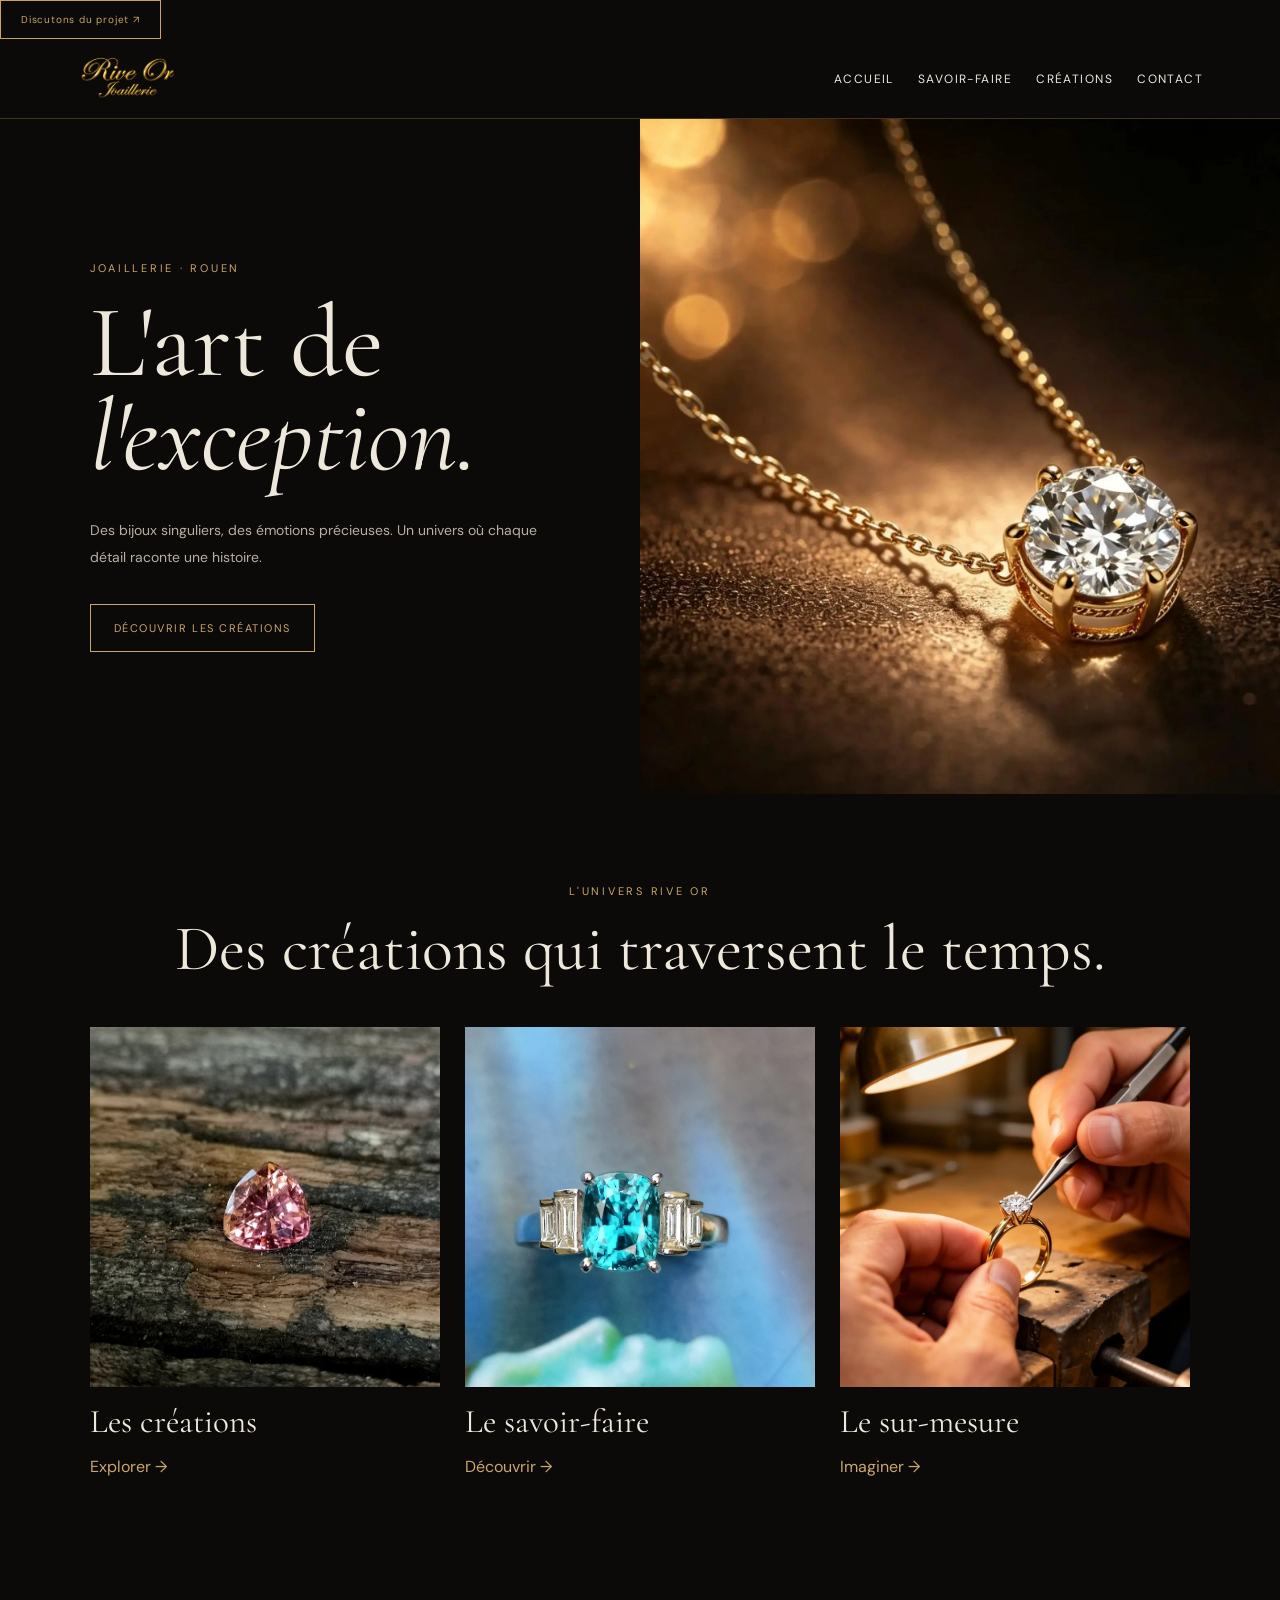
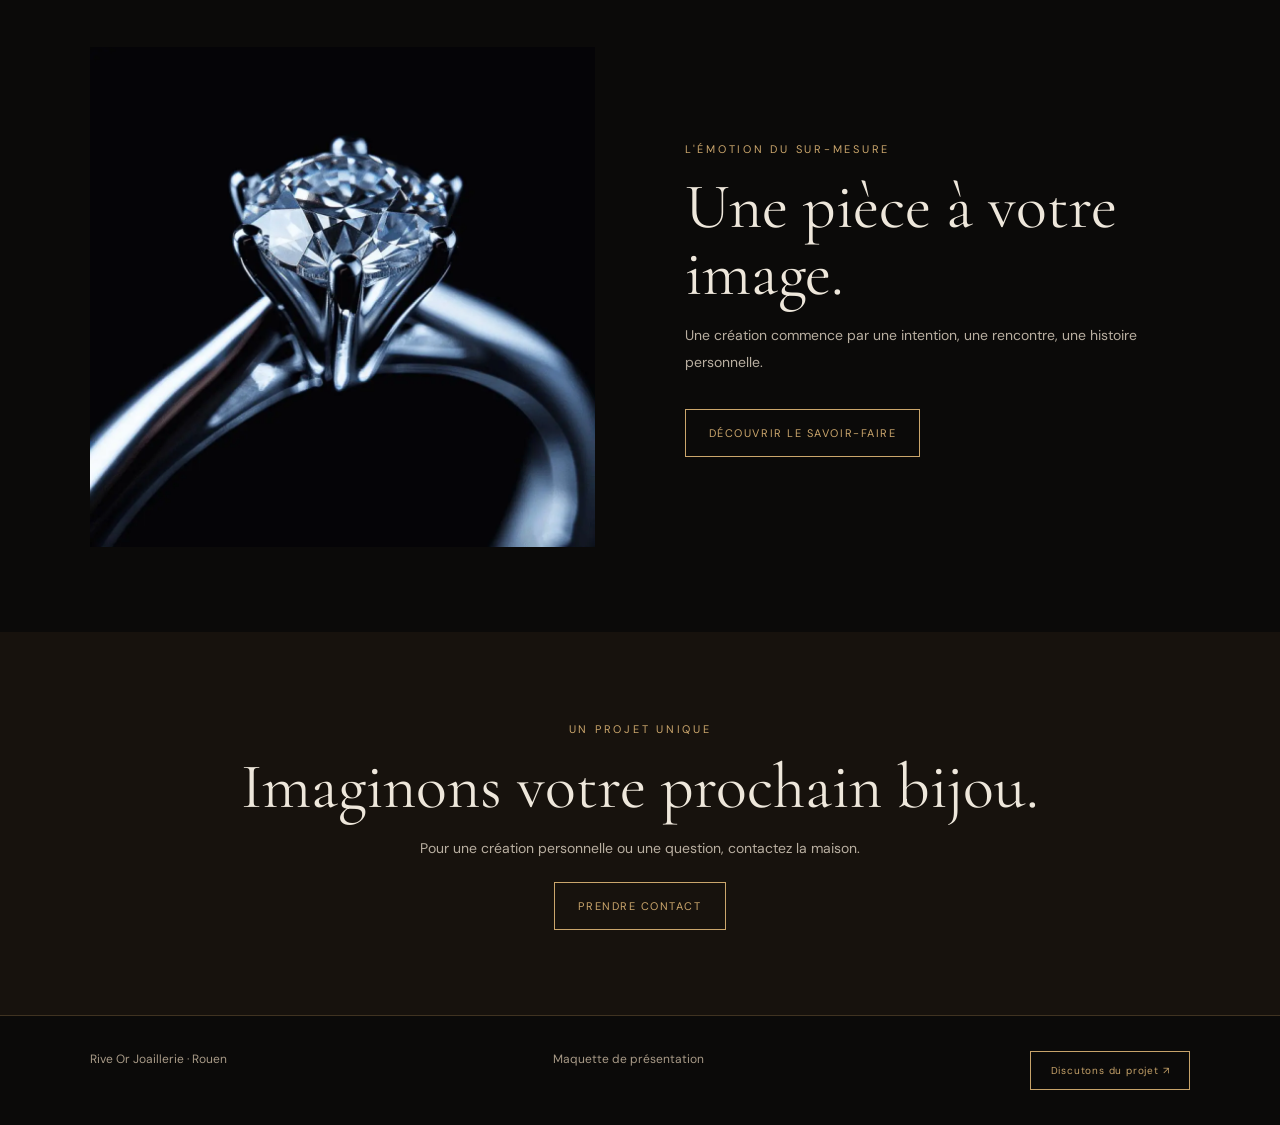
==== index.html @ 43da9716 "first version" ====
<!doctype html>
<html lang="fr">

<head>
    <meta charset="utf-8">
    <meta name="viewport" content="width=device-width,initial-scale=1">
    <meta name="robots" content="noindex,nofollow">
    <title>Accueil — Rive Or · Concept</title>
    <link rel="stylesheet" href="style.css">
    <link rel="icon" type="image/jpg" href="assets/logo.jpg">
</head>

<body>
<div class="proposal">
  <button class="proposal-btn" type="button" data-open-contact>
    Discutons du projet ↗
  </button>
</div>

<!-- Popup de contact -->
<dialog id="contact-modal" class="contact-modal" aria-labelledby="contact-title">
  <button class="modal-close" type="button" aria-label="Fermer" data-close-contact>
    &times;
  </button>

  <span class="proposal-label">CONCRÉTISONS CE PROJET</span>

  <h2 id="contact-title">Échangeons ensemble.</h2>

  <p>
    Cette proposition vous plaît ?
    Contactez-moi pour donner vie au futur site de Rive Or Joaillerie.
  </p>

  <div class="modal-contacts">
    <a href="tel:+33637287327">
      ☎ 06 37 28 73 27
    </a>

    <a href="mailto:basile.martinpro@gmail.com">
      ✉ basile.martinpro@gmail.com
    </a>
  </div>
</dialog>
    <header><a href="index.html"><img src="assets/logo.png" alt="Rive Or Joaillerie"></a><button class="menu"
            aria-label="Menu">Menu ☰</button>
        <nav><a href="index.html">Accueil</a><a href="savoir-faire.html">Savoir-faire</a><a
                href="creations.html">Créations</a><a href="#contact">Contact</a></nav>
    </header>
    <main>
        <div class="hero">
            <div class="copy"><span class="eyebrow">Joaillerie · Rouen</span>
                <h1>L'art de<br><em>l'exception.</em></h1>
                <p>Des bijoux singuliers, des émotions précieuses. Un univers où chaque détail raconte une histoire.</p>
                <a class="button" href="creations.html">Découvrir les créations</a>
            </div>
            <div class="visual"><img loading="lazy" src="assets/img5.webp" alt="Pièce signature"
                    onerror="this.removeAttribute('src')"><span class="placeholder">Photographie à ajouter<br>Pièce
                    signature</span></div>
        </div>
        <section>
            <div class="sectionhead"><span class="eyebrow">L'univers Rive Or</span>
                <h2>Des créations qui traversent le temps.</h2>
            </div>
            <div class="cards">
                <article>
                    <div class="visual"><img loading="lazy"  src="assets/img2.webp" alt="Création 01"
                            onerror="this.removeAttribute('src')"><span class="placeholder">Photographie à
                            ajouter<br>Création 01</span></div>
                    <h3>Les créations</h3><a class="gold" href="creations.html">Explorer →</a>
                </article>
                <article>
                    <div class="visual"><img loading="lazy"  src="assets/img1.webp" alt="L’atelier"
                            onerror="this.removeAttribute('src')"><span class="placeholder">Photographie à
                            ajouter<br>L’atelier</span></div>
                    <h3>Le savoir-faire</h3><a class="gold" href="savoir-faire.html">Découvrir →</a>
                </article>
                <article>
                    <div class="visual"><img loading="lazy"  src="assets/img4.webp" alt="Création 02"
                            onerror="this.removeAttribute('src')"><span class="placeholder">Photographie à
                            ajouter<br>Création 02</span></div>
                    <h3>Le sur-mesure</h3><a class="gold" href="savoir-faire.html">Imaginer →</a>
                </article>
            </div>
        </section>
        <section class="split">
            <div class="visual"><img loading="lazy"  src="assets/img6.webp" alt="Détail joaillier"
                    onerror="this.removeAttribute('src')"><span class="placeholder">Photographie à ajouter<br>Détail
                    joaillier</span></div>
            <div><span class="eyebrow">L'émotion du sur-mesure</span>
                <h2>Une pièce à votre image.</h2>
                <p>Une création commence par une intention, une rencontre, une histoire personnelle.</p><a
                    class="button" href="savoir-faire.html">Découvrir le savoir-faire</a>
            </div>
        </section>
    </main>
    <section class="contact" id="contact"><span class="eyebrow">Un projet unique</span>
        <h2>Imaginons votre prochain bijou.</h2>
        <p>Pour une création personnelle ou une question, contactez la maison.</p><a class="button"
            href="mailto:joaillerie@riveor.com">Prendre contact</a>
    </section>
    <footer><span>Rive Or Joaillerie · Rouen</span><span>Maquette de présentation</span>
    <div class="proposal">
  <button class="proposal-btn" type="button" data-open-contact>
    Discutons du projet ↗
  </button>
    </div>
    </footer>
    <script src="script.js"></script>
</body>

</html>
---- style.css ----
@import url('https://fonts.googleapis.com/css2?family=Cormorant+Garamond:wght@400;600&family=DM+Sans:wght@400;500&display=swap');

:root {
    --gold: #cba66c;
    --bg: #0b0a09;
    --text: #eee7db
}

* {
    box-sizing: border-box
}

body {
    margin: 0;
    background: var(--bg);
    color: var(--text);
    font-family: 'DM Sans', sans-serif
}

a {
    color: inherit;
    text-decoration: none
}

header {
    display: flex;
    align-items: center;
    justify-content: space-between;
    padding: 12px 6vw;
    border-bottom: 1px solid #423422;
    gap: 20px
}

header img {
    width: 100px;
    height: auto;
    object-fit: contain;
}

nav {
    display: flex;
    gap: 24px;
    font-size: 12px;
    letter-spacing: .12em;
    text-transform: uppercase
}

.proposal {
    /* padding: 4px 2vw; */
    color: #e4c9a1;
    font-size: 12px;
    display: flex;
    justify-content: space-between;
    gap: 20px;
    flex-wrap: wrap
}

.proposal a,
.gold {
    color: var(--gold)
}

.hero,
.split {
    display: grid;
    grid-template-columns: 1fr 1fr
}

.hero {
    min-height: 75vh
}

.copy {
    padding: 8vw 7vw;
    display: flex;
    flex-direction: column;
    justify-content: center
}

h1,
h2,
h3 {
    font-family: 'Cormorant Garamond', serif;
    font-weight: 400
}

h1 {
    font-size: clamp(60px, 8vw, 118px);
    line-height: .92;
    margin: 20px 0
}

h2 {
    font-size: clamp(40px, 5vw, 70px);
    line-height: 1.05;
    margin: 15px 0
}

h3 {
    font-size: 33px;
    margin: 15px 0
}

.eyebrow {
    font-size: 11px;
    letter-spacing: .25em;
    color: var(--gold);
    text-transform: uppercase
}

p {
    font-size: 14px;
    line-height: 1.9;
    color: #b9afa1;
    max-width: 540px
}

.button {
    display: inline-block;
    border: 1px solid var(--gold);
    padding: 16px 23px;
    color: var(--gold);
    text-transform: uppercase;
    letter-spacing: .14em;
    font-size: 11px;
    margin-top: 20px;
    width: max-content
}

.button:hover {
    background: var(--gold);
    color: #090909
}

.visual {
    position: relative;
    min-height: 440px;
    background: radial-gradient(circle, #30271b, #15110d 75%);
    display: grid;
    place-items: center;
    overflow: hidden
}

.visual img {
    width: 100%;
    height: 100%;
    position: absolute;
    inset: 0;
    object-fit: cover
}

.placeholder {
    font-family: 'Cormorant Garamond', serif;
    color: #9d835d;
    text-align: center;
    font-size: 28px;
    padding: 20px
}

.visual:has(img[src]) .placeholder {
    display: none
}

section {
    padding: 85px 7vw
}

.sectionhead {
    text-align: center;
    margin-bottom: 45px
}

.sectionhead p,
.contact p {
    margin: auto
}

.cards {
    display: grid;
    grid-template-columns: repeat(3, 1fr);
    gap: 25px
}

.cards .visual {
    min-height: 360px
}

.split {
    gap: 7vw;
    align-items: center
}

.split .visual {
    min-height: 500px
}

.contact {
    background: #17120d;
    text-align: center
}

footer {
    padding: 35px 7vw;
    border-top: 1px solid #403321;
    font-size: 12px;
    color: #a89a87;
    display: flex;
    justify-content: space-between;
    gap: 20px;
    flex-wrap: wrap
}

.intro {
    text-align: center;
    padding: 85px 7vw 45px
}

.intro p {
    margin: auto
}

.menu {
    display: none;
    background: none;
    color: var(--gold);
    border: 1px solid #665034;
    padding: 10px
}

@media(max-width:750px) {
    .menu {
        display: block
    }

    header {
        flex-wrap: wrap
    }

    nav {
        display: none;
        flex-basis: 100%;
        flex-direction: column;
        padding: 15px 0
    }

    nav.open {
        display: flex
    }

    .hero,
    .split {
        grid-template-columns: 1fr
    }

    .hero .visual {
        grid-row: 1;
        min-height: 340px
    }

    .copy {
        padding: 65px 7vw
    }

    .cards {
        grid-template-columns: 1fr
    }

    section {
        padding: 60px 7vw
    }

    .split .visual {
        min-height: 380px
    }
}

/* Bouton du bandeau */
.proposal-btn {
  background: transparent;
  border: 1px solid #c7a36a;
  color: #c7a36a;
  padding: 12px 20px;
  font-family: inherit;
  font-size: 10px;
  letter-spacing: 0.08em;
  cursor: pointer;
  white-space: nowrap;
  transition: all 0.2s ease;
}

.proposal-btn:hover {
  background: #c7a36a;
  color: #0b0a09;
}

/* Popup */
.contact-modal {
  position: fixed;
  max-width: 460px;
  width: calc(100% - 32px);
  padding: 55px 35px;
  background: #0b0a09;
  color: #f2ede5;
  border: 1px solid #c7a36a;
  text-align: center;
  box-shadow: 0 20px 80px #0009;
}

.contact-modal::backdrop {
  background: rgba(0, 0, 0, 0.82);
  backdrop-filter: blur(6px);
}

.contact-modal h2 {
  font-family: "Cormorant Garamond", serif;
  font-size: 44px;
  font-weight: 400;
  margin: 20px 0;
}

.contact-modal p {
  color: #b5aea4;
  font-size: 14px;
  line-height: 1.8;
  margin: 0 auto;
}

.modal-close {
  position: absolute;
  top: 12px;
  right: 18px;
  background: none;
  border: none;
  color: #c7a36a;
  font-size: 30px;
  cursor: pointer;
}

.modal-contacts {
  display: flex;
  flex-direction: column;
  gap: 15px;
  margin-top: 35px;
}

.modal-contacts a {
  color: #c7a36a;
  padding: 14px;
  border: 1px solid #5b4830;
  text-decoration: none;
  font-size: 14px;
  overflow-wrap: anywhere;
  transition: 0.2s;
}

.modal-contacts a:hover {
  background: #c7a36a;
  color: #0b0a09;
}

@media (max-width: 650px) {
  .contact-modal {
    padding: 45px 20px;
  }

  .contact-modal h2 {
    font-size: 36px;
  }
}
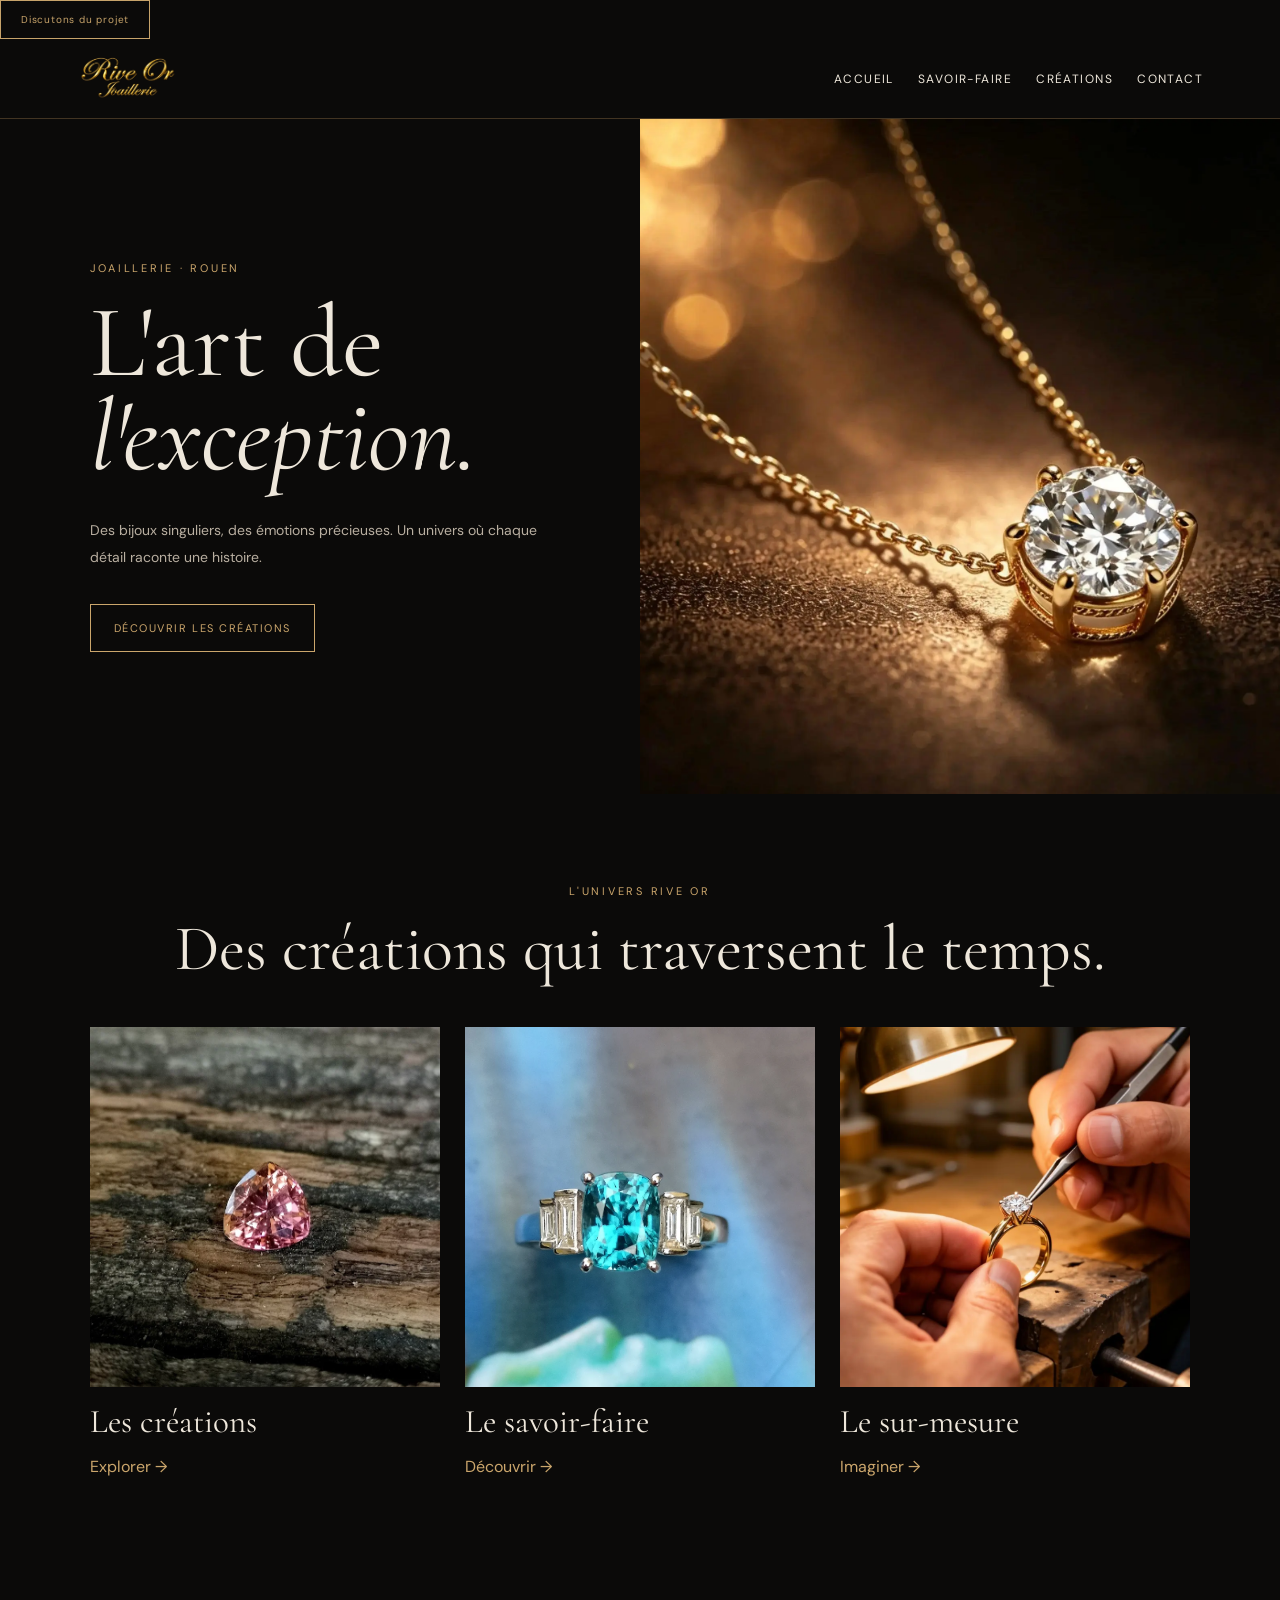
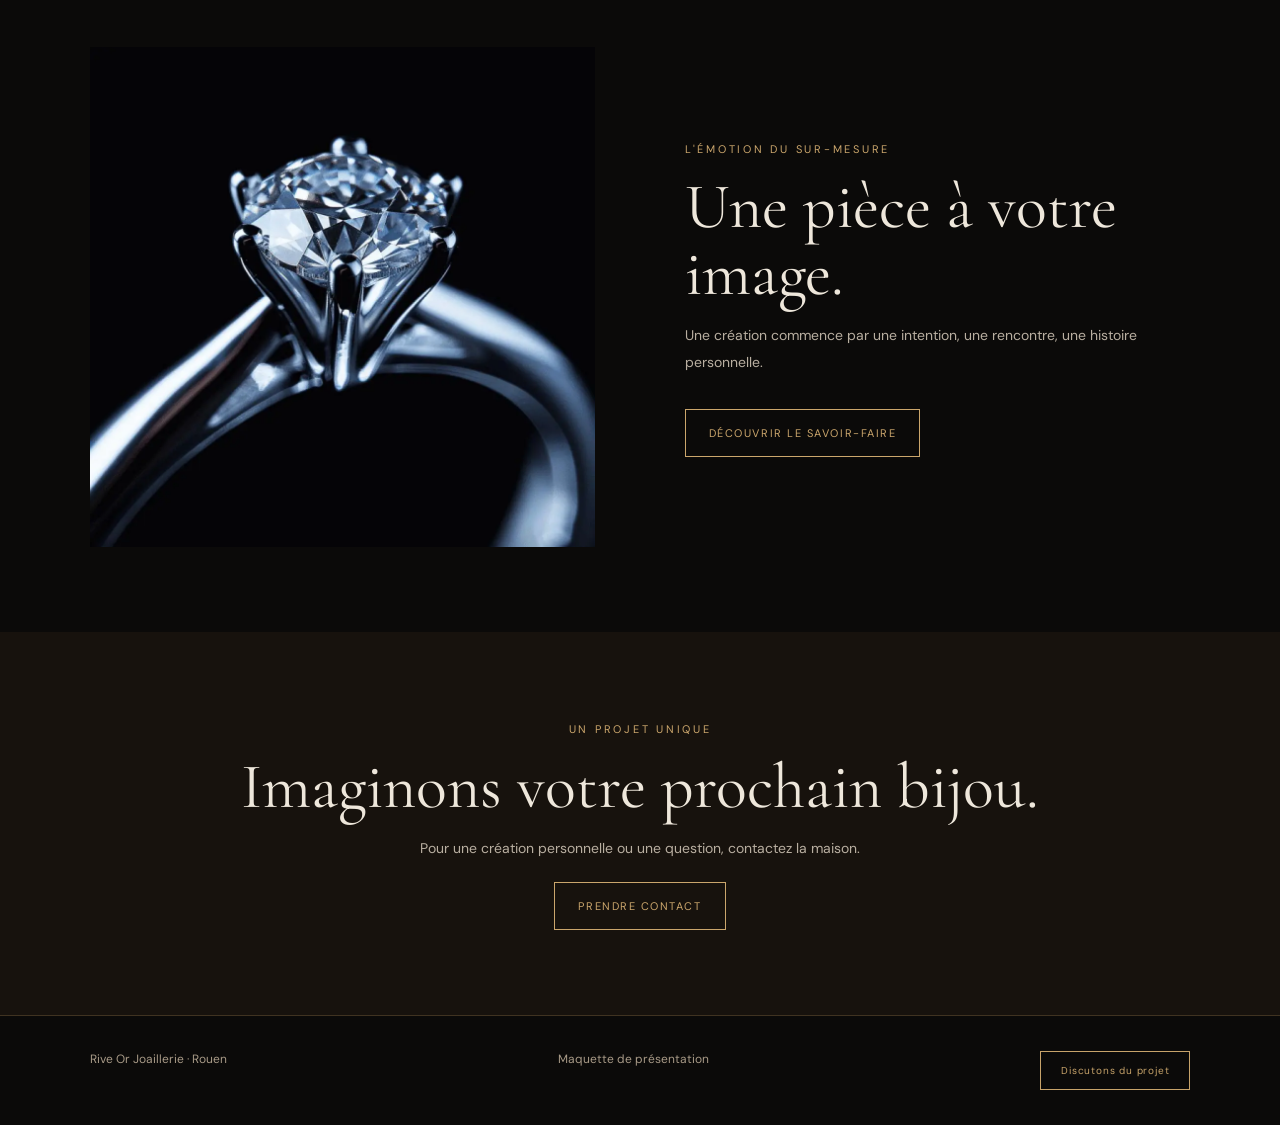
==== commit 0e7cdea0: "Clean arrow" ====
--- a/index.html
+++ b/index.html
@@ -13,7 +13,7 @@
 <body>
 <div class="proposal">
   <button class="proposal-btn" type="button" data-open-contact>
-    Discutons du projet ↗
+    Discutons du projet
   </button>
 </div>
 
@@ -102,7 +102,7 @@
     <footer><span>Rive Or Joaillerie · Rouen</span><span>Maquette de présentation</span>
     <div class="proposal">
   <button class="proposal-btn" type="button" data-open-contact>
-    Discutons du projet ↗
+    Discutons du projet
   </button>
     </div>
     </footer>
